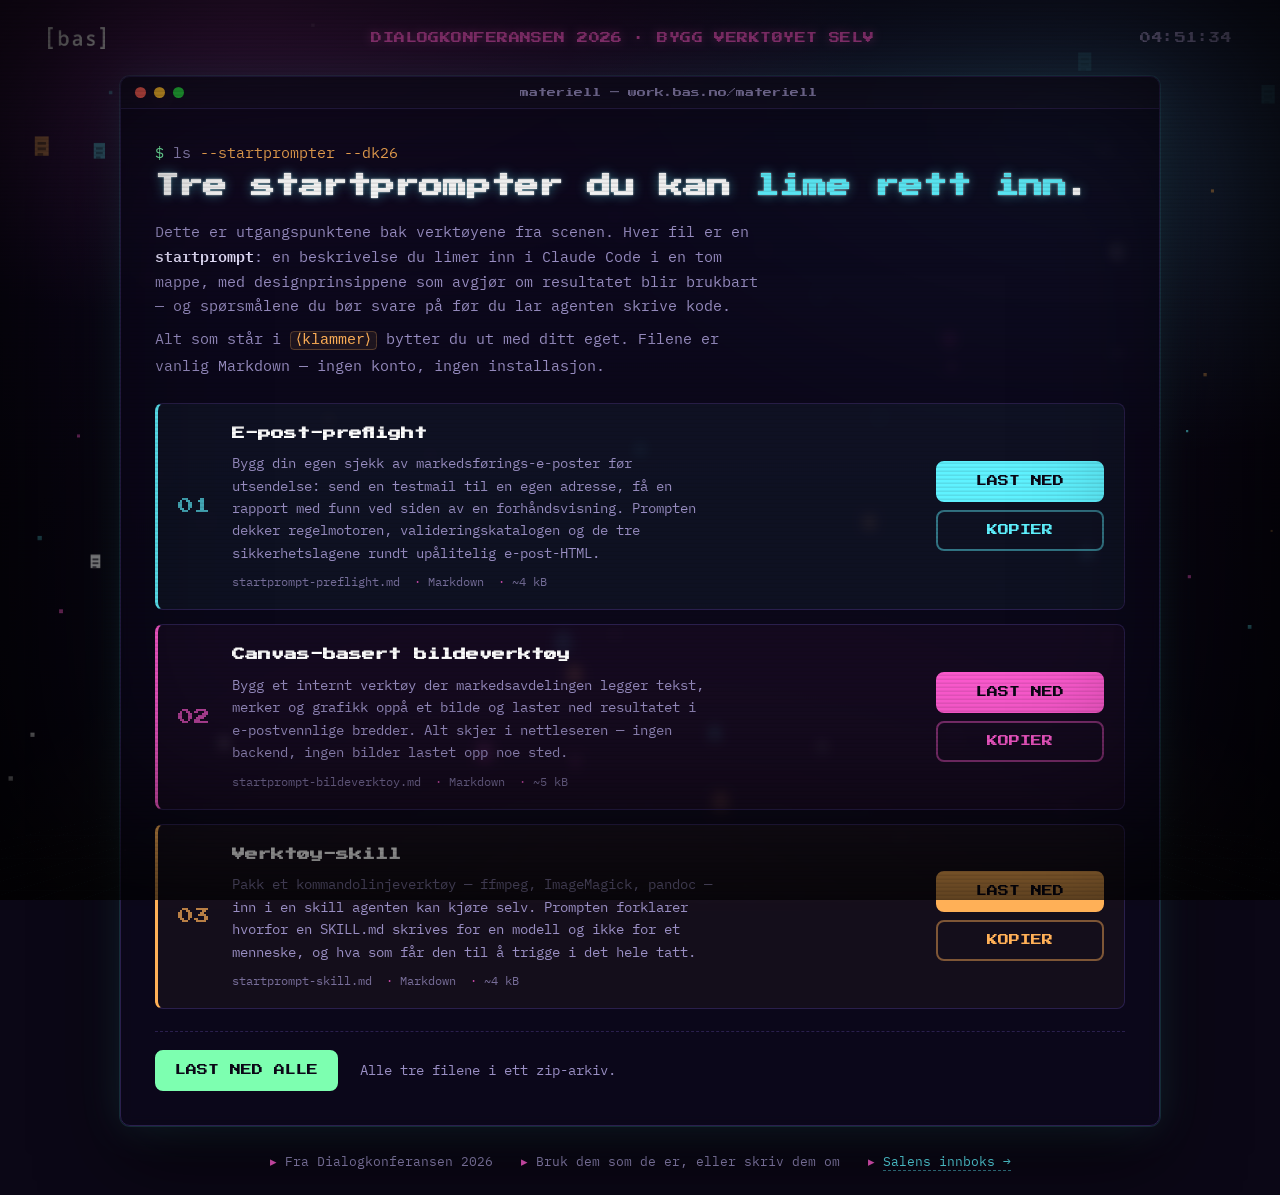
==== site/materiell/index.html @ c80ca000 "Add materiell download page for the DK26 startprompts Static page for work.bas.no/materiell/ in the " ====
<!doctype html>
<html lang="nb">
<head>
<meta charset="utf-8">
<meta name="viewport" content="width=device-width, initial-scale=1">
<title>Materiell · DK26</title>
<meta name="description" content="Startprompter fra Dialogkonferansen 2026. Last ned, lim inn i Claude Code, bytt ut det som står i klammer.">
<meta name="robots" content="noindex">
<link rel="preconnect" href="https://fonts.googleapis.com">
<link rel="preconnect" href="https://fonts.gstatic.com" crossorigin>
<link href="https://fonts.googleapis.com/css2?family=Press+Start+2P&family=IBM+Plex+Mono:wght@400;600&display=swap" rel="stylesheet">
<style>
  :root {
    --bg: #0b0716;
    --panel: rgba(12, 8, 28, .82);
    --line: #2a1f4d;
    --cyan: #5ff2ff;
    --pink: #ff5bd1;
    --orange: #ffb057;
    --green: #7dffb0;
    --text: #e9e3ff;
    --dim: #9a8fc4;
    --mono: "IBM Plex Mono", ui-monospace, SFMono-Regular, Menlo, Consolas, monospace;
    --pixel: "Press Start 2P", "IBM Plex Mono", ui-monospace, monospace;
  }
  * { box-sizing: border-box; }
  html, body { min-height: 100%; }
  body {
    margin: 0;
    background: var(--bg);
    color: var(--text);
    font-family: var(--mono);
    overflow-x: hidden;
    -webkit-font-smoothing: antialiased;
  }

  /* ---------- background layers (no video: gradient + grid) ---------- */
  .bg-grad {
    position: fixed; inset: 0; z-index: 0;
    background:
      radial-gradient(ellipse 80% 60% at 20% 0%, rgba(255,91,209,.22), transparent 60%),
      radial-gradient(ellipse 70% 60% at 85% 15%, rgba(95,242,255,.18), transparent 60%),
      radial-gradient(ellipse 90% 70% at 50% 110%, rgba(255,176,87,.14), transparent 65%),
      linear-gradient(180deg, #140a2b 0%, #0b0716 55%, #06040f 100%);
  }
  .bg-grid {
    position: fixed; inset: -20% -20% 0 -20%; z-index: 1;
    background-image:
      linear-gradient(rgba(95,242,255,.16) 1px, transparent 1px),
      linear-gradient(90deg, rgba(95,242,255,.16) 1px, transparent 1px);
    background-size: 48px 48px;
    transform: perspective(420px) rotateX(64deg);
    transform-origin: 50% 100%;
    mask-image: linear-gradient(to top, #000 0%, transparent 70%);
    -webkit-mask-image: linear-gradient(to top, #000 0%, transparent 70%);
    opacity: .5;
    pointer-events: none;
  }
  canvas#particles {
    position: fixed; inset: 0; z-index: 2;
    width: 100%; height: 100%;
    pointer-events: none;
  }
  .scanlines {
    position: fixed; inset: 0; z-index: 4;
    pointer-events: none;
    background: repeating-linear-gradient(
      to bottom,
      rgba(0,0,0,0) 0px, rgba(0,0,0,0) 2px,
      rgba(0,0,0,.18) 3px, rgba(0,0,0,.18) 4px
    );
    mix-blend-mode: multiply;
    opacity: .5;
  }
  .vignette {
    position: fixed; inset: 0; z-index: 4; pointer-events: none;
    box-shadow: inset 0 0 180px 60px rgba(0,0,0,.85);
  }

  /* ---------- layout ---------- */
  .stage {
    position: relative; z-index: 3;
    min-height: 100vh;
    display: grid;
    grid-template-rows: auto 1fr auto;
    gap: clamp(18px, 3vh, 30px);
    padding: clamp(16px, 3vh, 32px) clamp(16px, 4vw, 48px);
  }
  header {
    display: flex; align-items: center; justify-content: space-between;
    gap: 16px;
    font-family: var(--pixel);
    font-size: clamp(8px, 1.1vw, 11px);
    letter-spacing: .04em;
    color: var(--dim);
    text-transform: uppercase;
  }
  header img { height: 22px; filter: invert(1) brightness(1.4); opacity: .9; }
  header .tag { color: var(--pink); text-shadow: 0 0 10px rgba(255,91,209,.6); }

  main { display: grid; place-items: start center; }

  .terminal {
    width: min(1040px, 100%);
    background: var(--panel);
    border: 1px solid var(--line);
    border-radius: 10px;
    box-shadow:
      0 0 0 1px rgba(95,242,255,.12),
      0 0 40px rgba(95,242,255,.12),
      0 30px 80px rgba(0,0,0,.6);
    backdrop-filter: blur(6px);
    -webkit-backdrop-filter: blur(6px);
    overflow: hidden;
    animation: rise .8s cubic-bezier(.2,.8,.2,1) both;
  }
  @keyframes rise { from { opacity: 0; transform: translateY(18px) } to { opacity: 1; transform: none } }

  .titlebar {
    display: flex; align-items: center; gap: 8px;
    padding: 10px 14px;
    border-bottom: 1px solid var(--line);
    background: rgba(255,255,255,.02);
    font-family: var(--pixel);
    font-size: 9px;
    color: var(--dim);
  }
  .titlebar .dot { width: 11px; height: 11px; border-radius: 50%; }
  .titlebar .dot.r { background: #ff5f57 } .titlebar .dot.y { background: #febc2e } .titlebar .dot.g { background: #28c840 }
  .titlebar .title { margin-left: auto; margin-right: auto; }

  .body { padding: clamp(18px, 3vw, 34px); }

  .prompt { color: var(--dim); font-size: clamp(13px, 1.4vw, 15px); margin: 0 0 6px; }
  .prompt .dollar { color: var(--green); }
  .prompt .flag { color: var(--orange); }

  h1 {
    margin: 0 0 16px;
    font-family: var(--pixel);
    font-size: clamp(14px, 2.4vw, 24px);
    line-height: 1.5;
    color: #fff;
    text-shadow: 0 0 12px rgba(95,242,255,.45), 0 0 2px #fff;
  }
  h1 .accent { color: var(--cyan); }

  .intro {
    margin: 0 0 8px;
    max-width: 68ch;
    font-size: clamp(13px, 1.4vw, 15px);
    line-height: 1.65;
    color: var(--dim);
  }
  .intro strong { color: var(--text); font-weight: 600; }
  .intro code {
    color: var(--orange);
    background: rgba(255,176,87,.08);
    border: 1px solid rgba(255,176,87,.25);
    border-radius: 4px;
    padding: 0 5px;
  }

  /* ---------- the list ---------- */
  .items { list-style: none; margin: 24px 0 0; padding: 0; display: grid; gap: 14px; }

  .item {
    display: grid;
    grid-template-columns: auto 1fr auto;
    align-items: center;
    gap: clamp(12px, 2vw, 22px);
    padding: clamp(14px, 2.2vw, 20px);
    border: 1px solid var(--line);
    border-left: 3px solid var(--cyan);
    border-radius: 8px;
    background: rgba(95,242,255,.04);
    transition: background .2s, border-color .2s, box-shadow .2s, transform .12s;
  }
  .item:hover { background: rgba(95,242,255,.08); box-shadow: 0 0 30px rgba(95,242,255,.16); }
  .item:nth-child(2) { border-left-color: var(--pink); background: rgba(255,91,209,.04); }
  .item:nth-child(2):hover { background: rgba(255,91,209,.08); box-shadow: 0 0 30px rgba(255,91,209,.16); }
  .item:nth-child(3) { border-left-color: var(--orange); background: rgba(255,176,87,.04); }
  .item:nth-child(3):hover { background: rgba(255,176,87,.08); box-shadow: 0 0 30px rgba(255,176,87,.16); }

  .item .num {
    font-family: var(--pixel);
    font-size: clamp(11px, 1.6vw, 16px);
    color: var(--cyan);
    opacity: .7;
  }
  .item:nth-child(2) .num { color: var(--pink); }
  .item:nth-child(3) .num { color: var(--orange); }

  .item h2 {
    margin: 0 0 8px;
    font-family: var(--pixel);
    font-size: clamp(10px, 1.35vw, 13px);
    line-height: 1.6;
    color: #fff;
  }
  .item p {
    margin: 0;
    font-size: clamp(12px, 1.3vw, 14px);
    line-height: 1.6;
    color: var(--dim);
    max-width: 60ch;
  }
  .item .meta {
    margin-top: 10px;
    font-size: clamp(10px, 1.1vw, 12px);
    color: var(--dim);
    opacity: .75;
    display: flex; flex-wrap: wrap; gap: 4px 14px;
  }
  .item .meta span::before { content: "· "; color: var(--pink); }
  .item .meta span:first-child::before { content: ""; }

  .actions { display: grid; gap: 8px; justify-items: stretch; }

  .btn {
    display: inline-flex; align-items: center; justify-content: center;
    gap: 8px;
    padding: 13px 18px;
    min-width: 168px;
    border: 2px solid var(--cyan);
    border-radius: 8px;
    background: var(--cyan);
    color: #0b0716;
    font-family: var(--pixel);
    font-size: clamp(9px, 1.05vw, 11px);
    line-height: 1;
    text-decoration: none;
    white-space: nowrap;
    cursor: pointer;
    transition: background .2s, box-shadow .2s, transform .12s, color .2s, border-color .2s;
  }
  .btn:hover { box-shadow: 0 0 0 4px rgba(95,242,255,.15), 0 0 30px rgba(95,242,255,.35); }
  .btn:active { transform: scale(.98); }
  .btn:focus-visible { outline: 3px solid var(--orange); outline-offset: 3px; }

  .btn.ghost {
    background: transparent;
    color: var(--cyan);
    border-color: rgba(95,242,255,.45);
  }
  .btn.ghost:hover { background: rgba(95,242,255,.1); border-color: var(--cyan); }
  .btn.ghost.done { color: var(--green); border-color: var(--green); background: rgba(125,255,176,.12); }
  .btn.ghost.fail { color: var(--orange); border-color: var(--orange); background: rgba(255,176,87,.12); }

  .item:nth-child(2) .btn { border-color: var(--pink); background: var(--pink); }
  .item:nth-child(2) .btn:hover { box-shadow: 0 0 0 4px rgba(255,91,209,.15), 0 0 30px rgba(255,91,209,.35); }
  .item:nth-child(2) .btn.ghost { background: transparent; color: var(--pink); border-color: rgba(255,91,209,.45); }
  .item:nth-child(2) .btn.ghost:hover { background: rgba(255,91,209,.1); border-color: var(--pink); }
  .item:nth-child(3) .btn { border-color: var(--orange); background: var(--orange); }
  .item:nth-child(3) .btn:hover { box-shadow: 0 0 0 4px rgba(255,176,87,.15), 0 0 30px rgba(255,176,87,.35); }
  .item:nth-child(3) .btn.ghost { background: transparent; color: var(--orange); border-color: rgba(255,176,87,.45); }
  .item:nth-child(3) .btn.ghost:hover { background: rgba(255,176,87,.1); border-color: var(--orange); }
  /* state colours win over the per-item accent, hover included */
  .item .btn.ghost.done, .item .btn.ghost.done:hover {
    color: var(--green); border-color: var(--green); background: rgba(125,255,176,.12);
  }
  .item .btn.ghost.fail, .item .btn.ghost.fail:hover {
    color: var(--orange); border-color: var(--orange); background: rgba(255,176,87,.12);
  }

  .all {
    margin: 22px 0 0;
    padding-top: 18px;
    border-top: 1px dashed var(--line);
    display: flex; flex-wrap: wrap; align-items: center; gap: 14px 22px;
    font-size: clamp(12px, 1.3vw, 14px);
    color: var(--dim);
  }
  .all .btn { border-color: var(--green); background: var(--green); }
  .all .btn:hover { box-shadow: 0 0 0 4px rgba(125,255,176,.18), 0 0 30px rgba(125,255,176,.35); }

  footer {
    display: flex; flex-wrap: wrap; justify-content: center; gap: 8px 28px;
    font-size: clamp(11px, 1.15vw, 13px);
    color: var(--dim);
    text-align: center;
  }
  footer span::before { content: "▸ "; color: var(--pink); }
  footer a { color: var(--cyan); text-decoration: none; border-bottom: 1px dashed rgba(95,242,255,.5); }
  footer a:hover { border-bottom-style: solid; }

  /* toast */
  .toast {
    position: fixed; left: 50%; bottom: 8vh; z-index: 5;
    transform: translate(-50%, 20px);
    padding: 12px 18px;
    border-radius: 8px;
    background: var(--green); color: #0b0716;
    font-family: var(--pixel); font-size: 10px; letter-spacing: .02em;
    box-shadow: 0 10px 40px rgba(125,255,176,.35);
    opacity: 0; pointer-events: none;
    transition: opacity .25s, transform .25s;
  }
  .toast.show { opacity: 1; transform: translate(-50%, 0); }

  @media (max-width: 720px) {
    .item { grid-template-columns: auto 1fr; }
    .item .actions { grid-column: 1 / -1; grid-template-columns: 1fr 1fr; }
    .btn { min-width: 0; }
    header { font-size: 8px; }
    header .tag { display: none; }
  }
  @media (max-width: 420px) {
    .item .actions { grid-template-columns: 1fr; }
  }
  @media (prefers-reduced-motion: reduce) {
    .terminal { animation: none; }
  }
</style>
</head>
<body>

<div class="bg-grad" aria-hidden="true"></div>
<div class="bg-grid" aria-hidden="true"></div>
<canvas id="particles" aria-hidden="true"></canvas>
<div class="scanlines" aria-hidden="true"></div>
<div class="vignette" aria-hidden="true"></div>

<div class="stage">
  <header>
    <img src="bas-logo.png" alt="Bas Kommunikasjon">
    <span class="tag">Dialogkonferansen 2026 · Bygg verktøyet selv</span>
    <span id="clock" aria-hidden="true">--:--:--</span>
  </header>

  <main>
    <section class="terminal" aria-labelledby="h">
      <div class="titlebar">
        <span class="dot r"></span><span class="dot y"></span><span class="dot g"></span>
        <span class="title">materiell — work.bas.no/materiell</span>
      </div>
      <div class="body">
        <p class="prompt"><span class="dollar">$</span> ls <span class="flag">--startprompter</span> <span class="flag">--dk26</span></p>
        <h1 id="h">Tre startprompter du kan <span class="accent">lime rett inn</span>.</h1>

        <p class="intro">
          Dette er utgangspunktene bak verktøyene fra scenen. Hver fil er en
          <strong>startprompt</strong>: en beskrivelse du limer inn i Claude Code i en tom
          mappe, med designprinsippene som avgjør om resultatet blir brukbart — og
          spørsmålene du bør svare på før du lar agenten skrive kode.
        </p>
        <p class="intro">
          Alt som står i <code>⟨klammer⟩</code> bytter du ut med ditt eget. Filene er vanlig
          Markdown — ingen konto, ingen installasjon.
        </p>

        <ul class="items">
          <li class="item">
            <span class="num" aria-hidden="true">01</span>
            <div>
              <h2>E-post-preflight</h2>
              <p>
                Bygg din egen sjekk av markedsførings-e-poster før utsendelse: send en
                testmail til en egen adresse, få en rapport med funn ved siden av en
                forhåndsvisning. Prompten dekker regelmotoren, valideringskatalogen og
                de tre sikkerhetslagene rundt upålitelig e-post-HTML.
              </p>
              <div class="meta">
                <span>startprompt-preflight.md</span>
                <span>Markdown</span>
                <span>~4 kB</span>
              </div>
            </div>
            <div class="actions">
              <a class="btn" href="filer/startprompt-preflight.md" download>LAST NED</a>
              <button class="btn ghost" type="button" data-copy="filer/startprompt-preflight.md">KOPIER</button>
            </div>
          </li>

          <li class="item">
            <span class="num" aria-hidden="true">02</span>
            <div>
              <h2>Canvas-basert bildeverktøy</h2>
              <p>
                Bygg et internt verktøy der markedsavdelingen legger tekst, merker og
                grafikk oppå et bilde og laster ned resultatet i e-postvennlige bredder.
                Alt skjer i nettleseren — ingen backend, ingen bilder lastet opp noe sted.
              </p>
              <div class="meta">
                <span>startprompt-bildeverktoy.md</span>
                <span>Markdown</span>
                <span>~5 kB</span>
              </div>
            </div>
            <div class="actions">
              <a class="btn" href="filer/startprompt-bildeverktoy.md" download>LAST NED</a>
              <button class="btn ghost" type="button" data-copy="filer/startprompt-bildeverktoy.md">KOPIER</button>
            </div>
          </li>

          <li class="item">
            <span class="num" aria-hidden="true">03</span>
            <div>
              <h2>Verktøy-skill</h2>
              <p>
                Pakk et kommandolinjeverktøy — ffmpeg, ImageMagick, pandoc — inn i en
                skill agenten kan kjøre selv. Prompten forklarer hvorfor en SKILL.md
                skrives for en modell og ikke for et menneske, og hva som får den til å
                trigge i det hele tatt.
              </p>
              <div class="meta">
                <span>startprompt-skill.md</span>
                <span>Markdown</span>
                <span>~4 kB</span>
              </div>
            </div>
            <div class="actions">
              <a class="btn" href="filer/startprompt-skill.md" download>LAST NED</a>
              <button class="btn ghost" type="button" data-copy="filer/startprompt-skill.md">KOPIER</button>
            </div>
          </li>
        </ul>

        <p class="all">
          <a class="btn" href="filer/startprompter-dk26.zip" download>LAST NED ALLE</a>
          <span>Alle tre filene i ett zip-arkiv.</span>
        </p>
      </div>
    </section>
  </main>

  <footer>
    <span>Fra Dialogkonferansen 2026</span>
    <span>Bruk dem som de er, eller skriv dem om</span>
    <span><a href="https://work.bas.no/dk26/">Salens innboks →</a></span>
  </footer>
</div>

<div class="toast" id="toast" role="status" aria-live="polite">KOPIERT ✓</div>

<script>
(function () {
  var reduce = window.matchMedia('(prefers-reduced-motion: reduce)').matches;

  /* ---------- clock ---------- */
  var clock = document.getElementById('clock');
  function tick() {
    var d = new Date();
    clock.textContent = [d.getHours(), d.getMinutes(), d.getSeconds()]
      .map(function (n) { return (n < 10 ? '0' : '') + n; }).join(':');
  }
  tick(); setInterval(tick, 1000);

  /* ---------- copy file contents ---------- */
  var toast = document.getElementById('toast');
  var toastTimer;
  function showToast(text) {
    toast.textContent = text;
    toast.classList.add('show');
    clearTimeout(toastTimer);
    toastTimer = setTimeout(function () { toast.classList.remove('show'); }, 2600);
  }

  function legacyCopy(text) {
    var ta = document.createElement('textarea');
    ta.value = text;
    ta.setAttribute('readonly', '');
    ta.style.position = 'fixed'; ta.style.top = '-1000px'; ta.style.opacity = '0';
    document.body.appendChild(ta);
    ta.select(); ta.setSelectionRange(0, text.length);
    var ok = false;
    try { ok = document.execCommand('copy'); } catch (e) { ok = false; }
    document.body.removeChild(ta);
    return ok;
  }

  function writeClipboard(text) {
    if (navigator.clipboard && window.isSecureContext) {
      return navigator.clipboard.writeText(text).catch(function () {
        return legacyCopy(text) ? null : Promise.reject();
      });
    }
    return legacyCopy(text) ? Promise.resolve() : Promise.reject();
  }

  Array.prototype.forEach.call(document.querySelectorAll('[data-copy]'), function (btn) {
    var resetTimer;
    btn.addEventListener('click', function () {
      var url = btn.getAttribute('data-copy');
      btn.textContent = 'HENTER …';
      fetch(url, { cache: 'no-store' })
        .then(function (r) { if (!r.ok) throw new Error(r.status); return r.text(); })
        .then(function (text) { return writeClipboard(text).then(function () { return text; }); })
        .then(function (text) {
          clearTimeout(resetTimer);
          btn.classList.remove('fail'); btn.classList.add('done');
          btn.textContent = 'KOPIERT ✓';
          showToast('PROMPT KOPIERT ✓ ' + text.length + ' TEGN');
          burst(btn);
          resetTimer = setTimeout(function () {
            btn.classList.remove('done'); btn.textContent = 'KOPIER';
          }, 2600);
        })
        .catch(function () {
          clearTimeout(resetTimer);
          btn.classList.remove('done'); btn.classList.add('fail');
          btn.textContent = 'BRUK LAST NED';
          showToast('KOPIERING FEILET — LAST NED FILEN');
          resetTimer = setTimeout(function () {
            btn.classList.remove('fail'); btn.textContent = 'KOPIER';
          }, 3200);
        });
    });
  });

  /* ---------- particles ---------- */
  var cv = document.getElementById('particles');
  var ctx = cv.getContext('2d');
  var W, H, DPR;
  var motes = [], bursts = [];
  var COLORS = ['#5ff2ff', '#ff5bd1', '#ffffff', '#ffb057'];
  function resize() {
    DPR = Math.min(2, window.devicePixelRatio || 1);
    W = cv.width = Math.floor(innerWidth * DPR);
    H = cv.height = Math.floor(innerHeight * DPR);
    cv.style.width = innerWidth + 'px'; cv.style.height = innerHeight + 'px';
    var n = reduce ? 0 : Math.round(Math.min(90, (innerWidth * innerHeight) / 18000));
    motes = [];
    for (var i = 0; i < n; i++) motes.push(newMote(true));
  }
  function newMote(anywhere) {
    var s = 1 + Math.random() * 2;
    return {
      x: Math.random() * W,
      y: anywhere ? Math.random() * H : H + 20 * DPR,
      vy: -(0.15 + Math.random() * 0.35) * DPR * s * 0.5,
      sway: Math.random() * Math.PI * 2,
      swaySpeed: 0.004 + Math.random() * 0.008,
      size: s * DPR,
      env: Math.random() < 0.28,
      c: COLORS[Math.floor(Math.random() * COLORS.length)],
      a: 0.4 + Math.random() * 0.5
    };
  }
  function drawDoc(x, y, u, color, alpha) {
    /* chunky 5x7 pixel-art document with three text lines */
    ctx.globalAlpha = alpha;
    ctx.fillStyle = color;
    ctx.fillRect(x, y, u * 5, u * 7);
    ctx.fillStyle = 'rgba(11,7,22,.85)';
    ctx.fillRect(x + u, y + u * 2, u * 3, u);
    ctx.fillRect(x + u, y + u * 4, u * 3, u);
    ctx.fillRect(x + u, y + u * 6, u * 2, u);
  }
  function burst(el) {
    if (reduce) return;
    var r = el.getBoundingClientRect();
    var cx = (r.left + r.width / 2) * DPR, cy = (r.top + r.height / 2) * DPR;
    for (var i = 0; i < 40; i++) {
      var ang = Math.random() * Math.PI * 2, sp = (2 + Math.random() * 6) * DPR;
      bursts.push({
        x: cx + (Math.random() - .5) * r.width * DPR * .8, y: cy,
        vx: Math.cos(ang) * sp, vy: Math.sin(ang) * sp - 3 * DPR,
        life: 1, decay: 0.012 + Math.random() * 0.015,
        size: (1.2 + Math.random() * 1.6) * DPR,
        env: Math.random() < .5,
        c: i % 3 === 0 ? '#7dffb0' : COLORS[Math.floor(Math.random() * COLORS.length)]
      });
    }
  }
  var last = 0;
  function loop(t) {
    requestAnimationFrame(loop);
    if (document.hidden) return;
    var dt = Math.min(2.5, (t - last) / 16.67 || 1); last = t;
    ctx.clearRect(0, 0, W, H);
    for (var i = 0; i < motes.length; i++) {
      var m = motes[i];
      m.sway += m.swaySpeed * dt;
      m.y += m.vy * dt;
      var x = m.x + Math.sin(m.sway) * 12 * DPR;
      var fade = m.y < H * 0.25 ? Math.max(0, m.y / (H * 0.25)) : 1;
      if (m.env) drawDoc(x, m.y, m.size, m.c, m.a * fade);
      else { ctx.globalAlpha = m.a * fade; ctx.fillStyle = m.c; ctx.fillRect(x, m.y, m.size * 1.5, m.size * 1.5); }
      if (m.y < -20 * DPR) motes[i] = newMote(false);
    }
    for (var j = bursts.length - 1; j >= 0; j--) {
      var b = bursts[j];
      b.x += b.vx * dt; b.y += b.vy * dt; b.vy += 0.18 * DPR * dt; b.vx *= 0.985; b.life -= b.decay * dt;
      if (b.life <= 0) { bursts.splice(j, 1); continue; }
      if (b.env) drawDoc(b.x, b.y, b.size, b.c, b.life);
      else { ctx.globalAlpha = b.life; ctx.fillStyle = b.c; ctx.fillRect(b.x, b.y, b.size * 2, b.size * 2); }
    }
    ctx.globalAlpha = 1;
  }
  window.addEventListener('resize', resize);
  resize();
  if (!reduce) requestAnimationFrame(loop);
})();
</script>
</body>
</html>
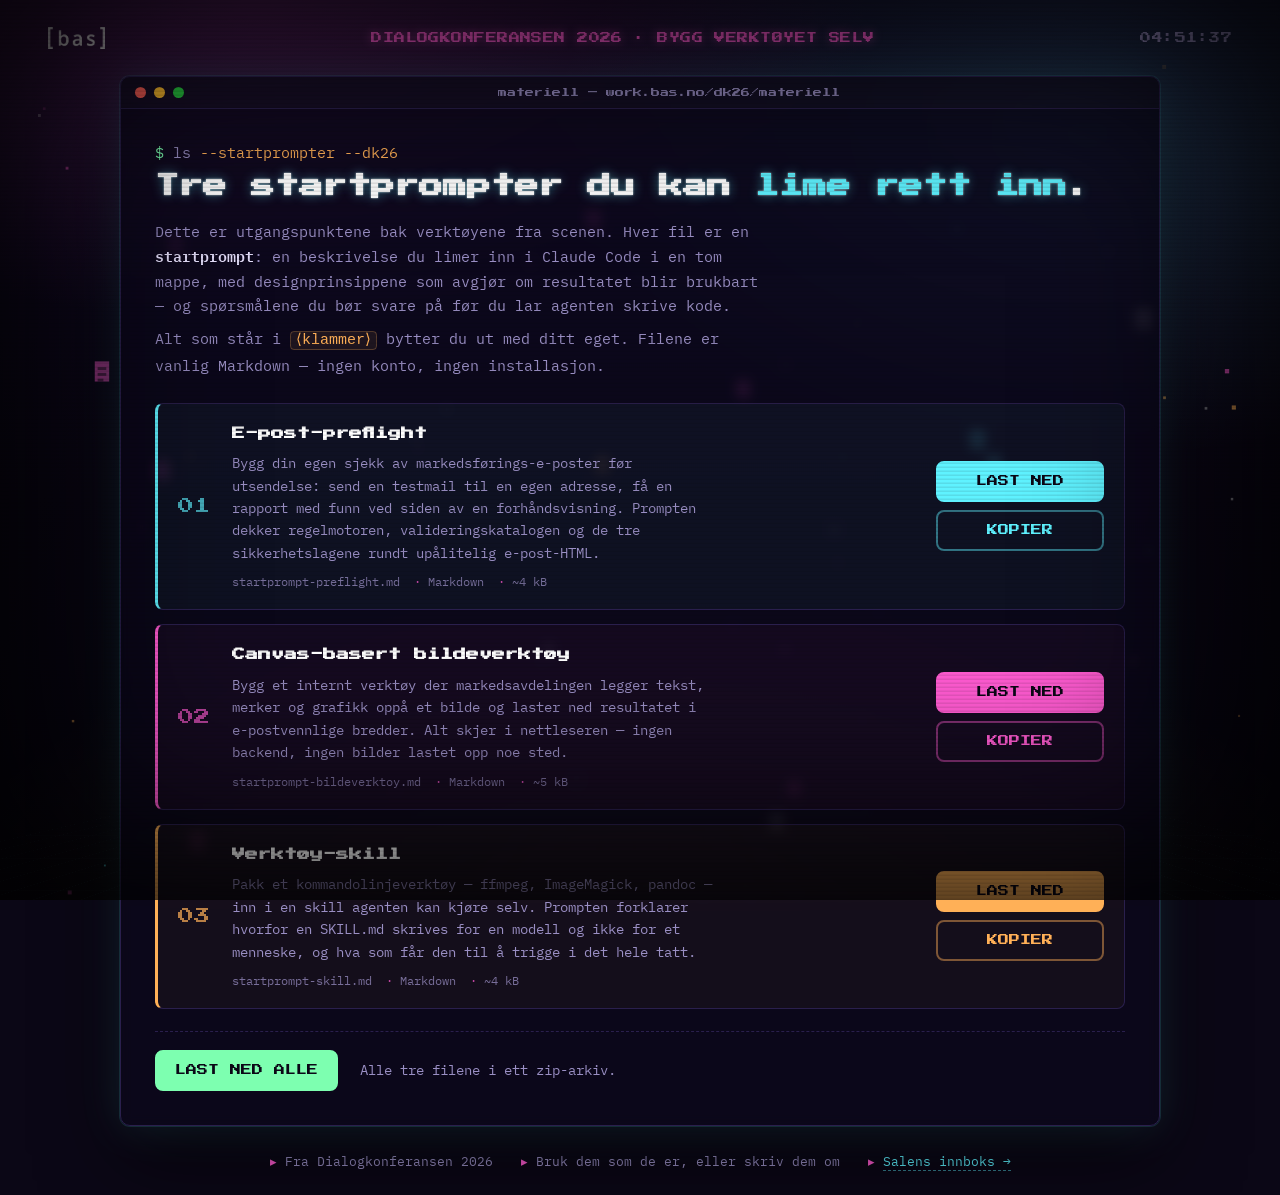
==== commit 52c85e32: "Correct the terminal titlebar path to the live URL The page went up under /dk26/materiell/, not /mat" ====
--- a/site/materiell/index.html
+++ b/site/materiell/index.html
@@ -332,7 +332,7 @@
     <section class="terminal" aria-labelledby="h">
       <div class="titlebar">
         <span class="dot r"></span><span class="dot y"></span><span class="dot g"></span>
-        <span class="title">materiell — work.bas.no/materiell</span>
+        <span class="title">materiell — work.bas.no/dk26/materiell</span>
       </div>
       <div class="body">
         <p class="prompt"><span class="dollar">$</span> ls <span class="flag">--startprompter</span> <span class="flag">--dk26</span></p>
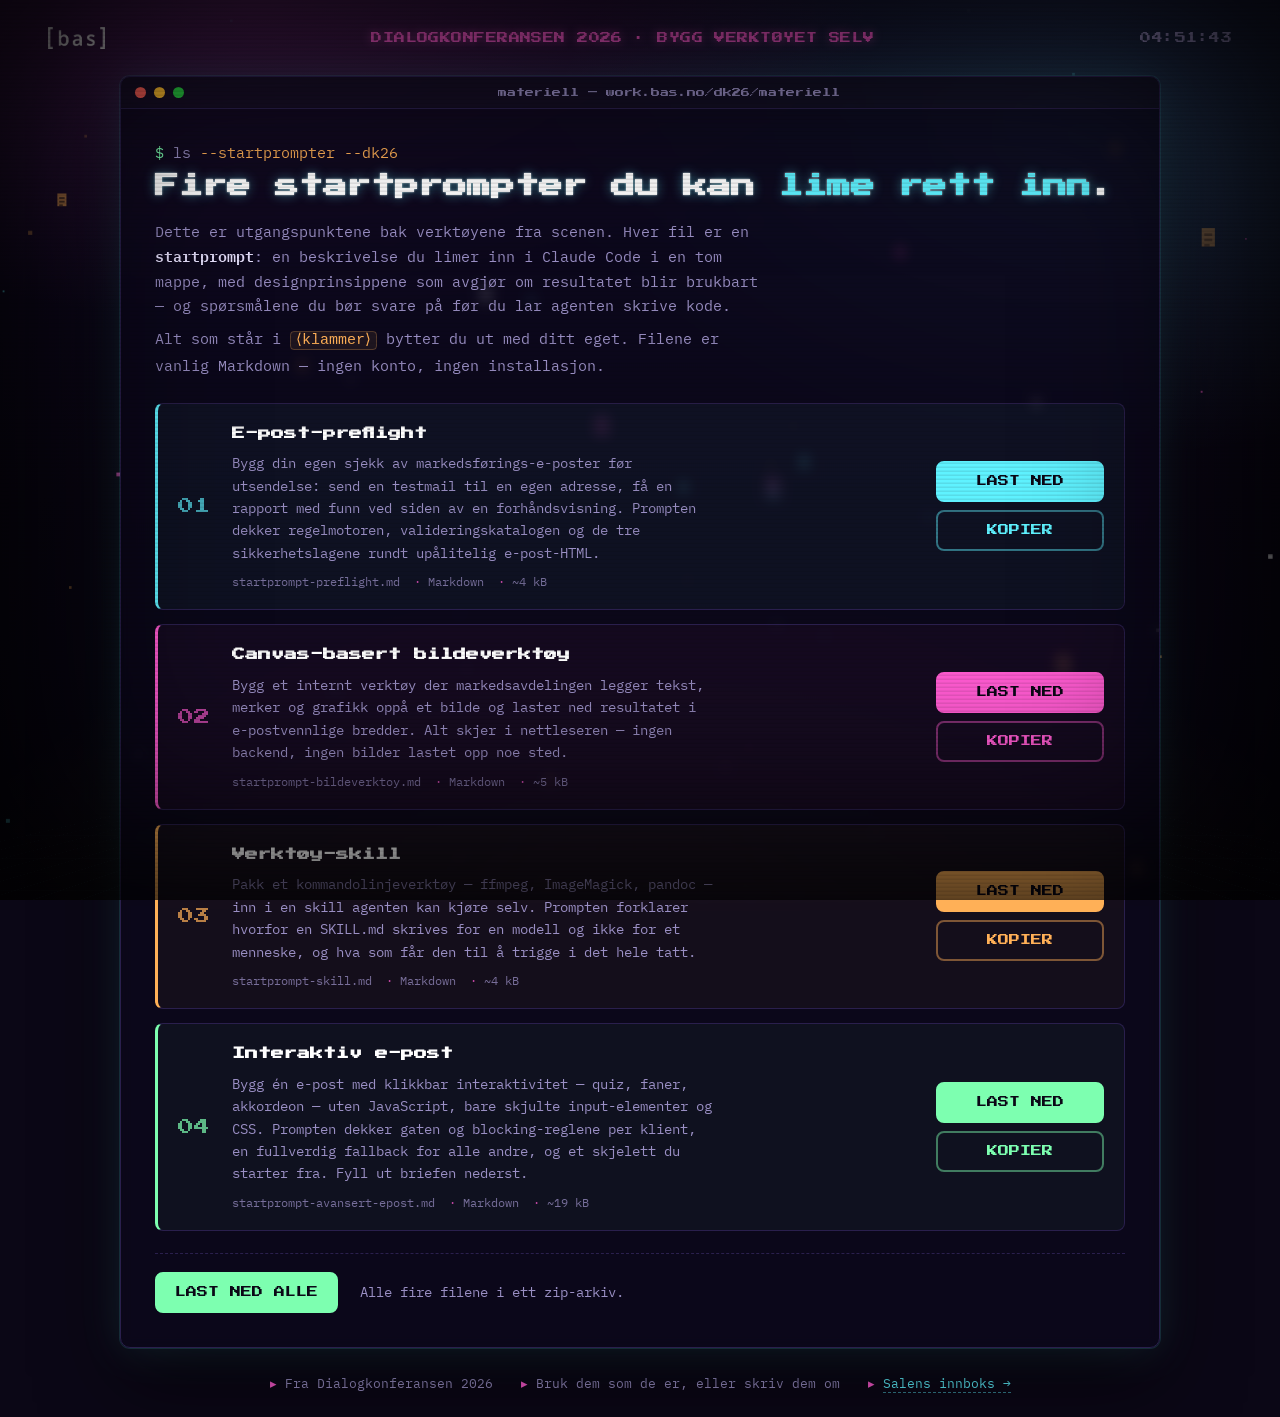
==== commit 347cf139: "Add a fourth startprompt: advanced interactive email with fallbacks Co-Authored-By: Claude Opus 5.5 " ====
--- a/site/materiell/index.html
+++ b/site/materiell/index.html
@@ -181,6 +181,8 @@
   .item:nth-child(2):hover { background: rgba(255,91,209,.08); box-shadow: 0 0 30px rgba(255,91,209,.16); }
   .item:nth-child(3) { border-left-color: var(--orange); background: rgba(255,176,87,.04); }
   .item:nth-child(3):hover { background: rgba(255,176,87,.08); box-shadow: 0 0 30px rgba(255,176,87,.16); }
+  .item:nth-child(4) { border-left-color: var(--green); background: rgba(125,255,176,.04); }
+  .item:nth-child(4):hover { background: rgba(125,255,176,.08); box-shadow: 0 0 30px rgba(125,255,176,.16); }
 
   .item .num {
     font-family: var(--pixel);
@@ -190,6 +192,7 @@
   }
   .item:nth-child(2) .num { color: var(--pink); }
   .item:nth-child(3) .num { color: var(--orange); }
+  .item:nth-child(4) .num { color: var(--green); }
 
   .item h2 {
     margin: 0 0 8px;
@@ -255,6 +258,10 @@
   .item:nth-child(3) .btn:hover { box-shadow: 0 0 0 4px rgba(255,176,87,.15), 0 0 30px rgba(255,176,87,.35); }
   .item:nth-child(3) .btn.ghost { background: transparent; color: var(--orange); border-color: rgba(255,176,87,.45); }
   .item:nth-child(3) .btn.ghost:hover { background: rgba(255,176,87,.1); border-color: var(--orange); }
+  .item:nth-child(4) .btn { border-color: var(--green); background: var(--green); }
+  .item:nth-child(4) .btn:hover { box-shadow: 0 0 0 4px rgba(125,255,176,.15), 0 0 30px rgba(125,255,176,.35); }
+  .item:nth-child(4) .btn.ghost { background: transparent; color: var(--green); border-color: rgba(125,255,176,.45); }
+  .item:nth-child(4) .btn.ghost:hover { background: rgba(125,255,176,.1); border-color: var(--green); }
   /* state colours win over the per-item accent, hover included */
   .item .btn.ghost.done, .item .btn.ghost.done:hover {
     color: var(--green); border-color: var(--green); background: rgba(125,255,176,.12);
@@ -336,7 +343,7 @@
       </div>
       <div class="body">
         <p class="prompt"><span class="dollar">$</span> ls <span class="flag">--startprompter</span> <span class="flag">--dk26</span></p>
-        <h1 id="h">Tre startprompter du kan <span class="accent">lime rett inn</span>.</h1>
+        <h1 id="h">Fire startprompter du kan <span class="accent">lime rett inn</span>.</h1>
 
         <p class="intro">
           Dette er utgangspunktene bak verktøyene fra scenen. Hver fil er en
@@ -414,11 +421,33 @@
               <button class="btn ghost" type="button" data-copy="filer/startprompt-skill.md">KOPIER</button>
             </div>
           </li>
+
+          <li class="item">
+            <span class="num" aria-hidden="true">04</span>
+            <div>
+              <h2>Interaktiv e-post</h2>
+              <p>
+                Bygg én e-post med klikkbar interaktivitet — quiz, faner, akkordeon — uten
+                JavaScript, bare skjulte input-elementer og CSS. Prompten dekker gaten og
+                blocking-reglene per klient, en fullverdig fallback for alle andre, og et
+                skjelett du starter fra. Fyll ut briefen nederst.
+              </p>
+              <div class="meta">
+                <span>startprompt-avansert-epost.md</span>
+                <span>Markdown</span>
+                <span>~19 kB</span>
+              </div>
+            </div>
+            <div class="actions">
+              <a class="btn" href="filer/startprompt-avansert-epost.md" download>LAST NED</a>
+              <button class="btn ghost" type="button" data-copy="filer/startprompt-avansert-epost.md">KOPIER</button>
+            </div>
+          </li>
         </ul>
 
         <p class="all">
           <a class="btn" href="filer/startprompter-dk26.zip" download>LAST NED ALLE</a>
-          <span>Alle tre filene i ett zip-arkiv.</span>
+          <span>Alle fire filene i ett zip-arkiv.</span>
         </p>
       </div>
     </section>
